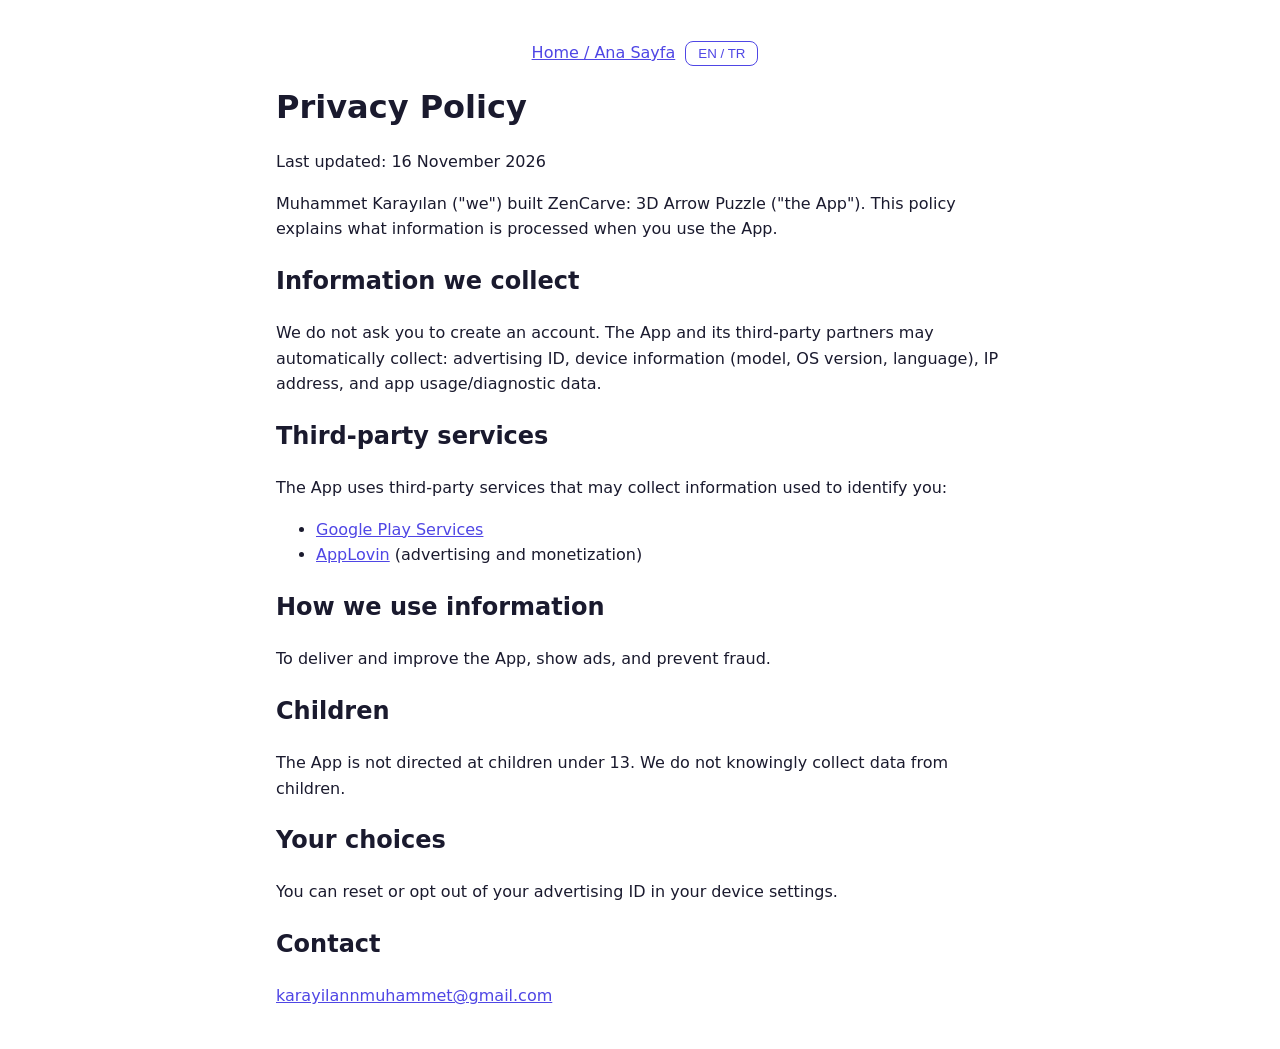
==== privacy.html @ 6628170d "Initial site for ZenCarve" ====
<!doctype html><html lang="en"><head><meta charset="utf-8"><meta name="viewport" content="width=device-width,initial-scale=1">
<title>Privacy Policy - ZenCarve: 3D Arrow Puzzle</title><link rel="stylesheet" href="style.css"></head>
<body><div class="wrap"><nav><a href="index.html">Home / Ana Sayfa</a><button class="l" onclick="document.body.classList.toggle('tr')">EN / TR</button></nav>
<div class="lang-en"><h1>Privacy Policy</h1><p>Last updated: 16 November 2026</p>
<p>Muhammet Karayılan ("we") built ZenCarve: 3D Arrow Puzzle ("the App"). This policy explains what information is processed when you use the App.</p>
<h2>Information we collect</h2><p>We do not ask you to create an account. The App and its third-party partners may automatically collect: advertising ID, device information (model, OS version, language), IP address, and app usage/diagnostic data.</p>
<h2>Third-party services</h2><p>The App uses third-party services that may collect information used to identify you:</p>
<ul><li><a href="https://policies.google.com/privacy">Google Play Services</a></li><li><a href="https://www.applovin.com/privacy/">AppLovin</a> (advertising and monetization)</li></ul>
<h2>How we use information</h2><p>To deliver and improve the App, show ads, and prevent fraud.</p>
<h2>Children</h2><p>The App is not directed at children under 13. We do not knowingly collect data from children.</p>
<h2>Your choices</h2><p>You can reset or opt out of your advertising ID in your device settings.</p>
<h2>Contact</h2><p><a href="mailto:karayilannmuhammet@gmail.com">karayilannmuhammet@gmail.com</a></p></div>
<div class="lang-tr"><h1>Gizlilik Politikası</h1><p>Son güncelleme: 16 Kasım 2026</p>
<p>Muhammet Karayılan ("biz"), ZenCarve: 3D Arrow Puzzle ("Uygulama") uygulamasını geliştirdi. Bu politika, Uygulamayı kullanırken hangi bilgilerin işlendiğini açıklar.</p>
<h2>Topladığımız bilgiler</h2><p>Hesap oluşturmanızı istemiyoruz. Uygulama ve üçüncü taraf ortaklarımız otomatik olarak şunları toplayabilir: reklam kimliği, cihaz bilgileri (model, işletim sistemi sürümü, dil), IP adresi ve kullanım/tanılama verileri.</p>
<h2>Üçüncü taraf hizmetler</h2><ul><li><a href="https://policies.google.com/privacy">Google Play Hizmetleri</a></li><li><a href="https://www.applovin.com/privacy/">AppLovin</a> (reklam ve gelir elde etme)</li></ul>
<h2>Bilgileri nasıl kullanırız</h2><p>Uygulamayı sunmak ve geliştirmek, reklam göstermek ve kötüye kullanımı önlemek için.</p>
<h2>Çocuklar</h2><p>Uygulama 13 yaş altı çocuklara yönelik değildir ve bilerek çocuklardan veri toplamayız.</p>
<h2>Seçimleriniz</h2><p>Reklam kimliğinizi cihaz ayarlarından sıfırlayabilir veya devre dışı bırakabilirsiniz.</p>
<h2>İletişim</h2><p><a href="mailto:karayilannmuhammet@gmail.com">karayilannmuhammet@gmail.com</a></p></div>
</div></body></html>
---- style.css ----
:root{--bg:#fff;--fg:#1a1a2e;--muted:#667;--accent:#4f46e5;--card:#f4f4fb}
@media(prefers-color-scheme:dark){:root{--bg:#12121c;--fg:#eee;--muted:#aab;--accent:#8b83ff;--card:#1c1c2b}}
*{box-sizing:border-box}body{margin:0;font:16px/1.6 system-ui,sans-serif;background:var(--bg);color:var(--fg)}
.wrap{max-width:760px;margin:0 auto;padding:24px 16px}
header{text-align:center;padding:48px 16px}h1{margin:.2em 0}p.sub{color:var(--muted)}
a{color:var(--accent)}.btn{display:inline-block;background:var(--accent);color:#fff;padding:12px 24px;border-radius:10px;text-decoration:none;margin:8px}
.card{background:var(--card);border-radius:12px;padding:16px 20px;margin:16px 0}
nav{text-align:center;margin:16px 0}nav a{margin:0 10px}
footer{text-align:center;color:var(--muted);padding:32px 16px;font-size:14px}
.lang-tr{display:none}body.tr .lang-tr{display:block}body.tr .lang-en{display:none}
button.l{background:none;border:1px solid var(--accent);color:var(--accent);border-radius:8px;padding:4px 12px;cursor:pointer}
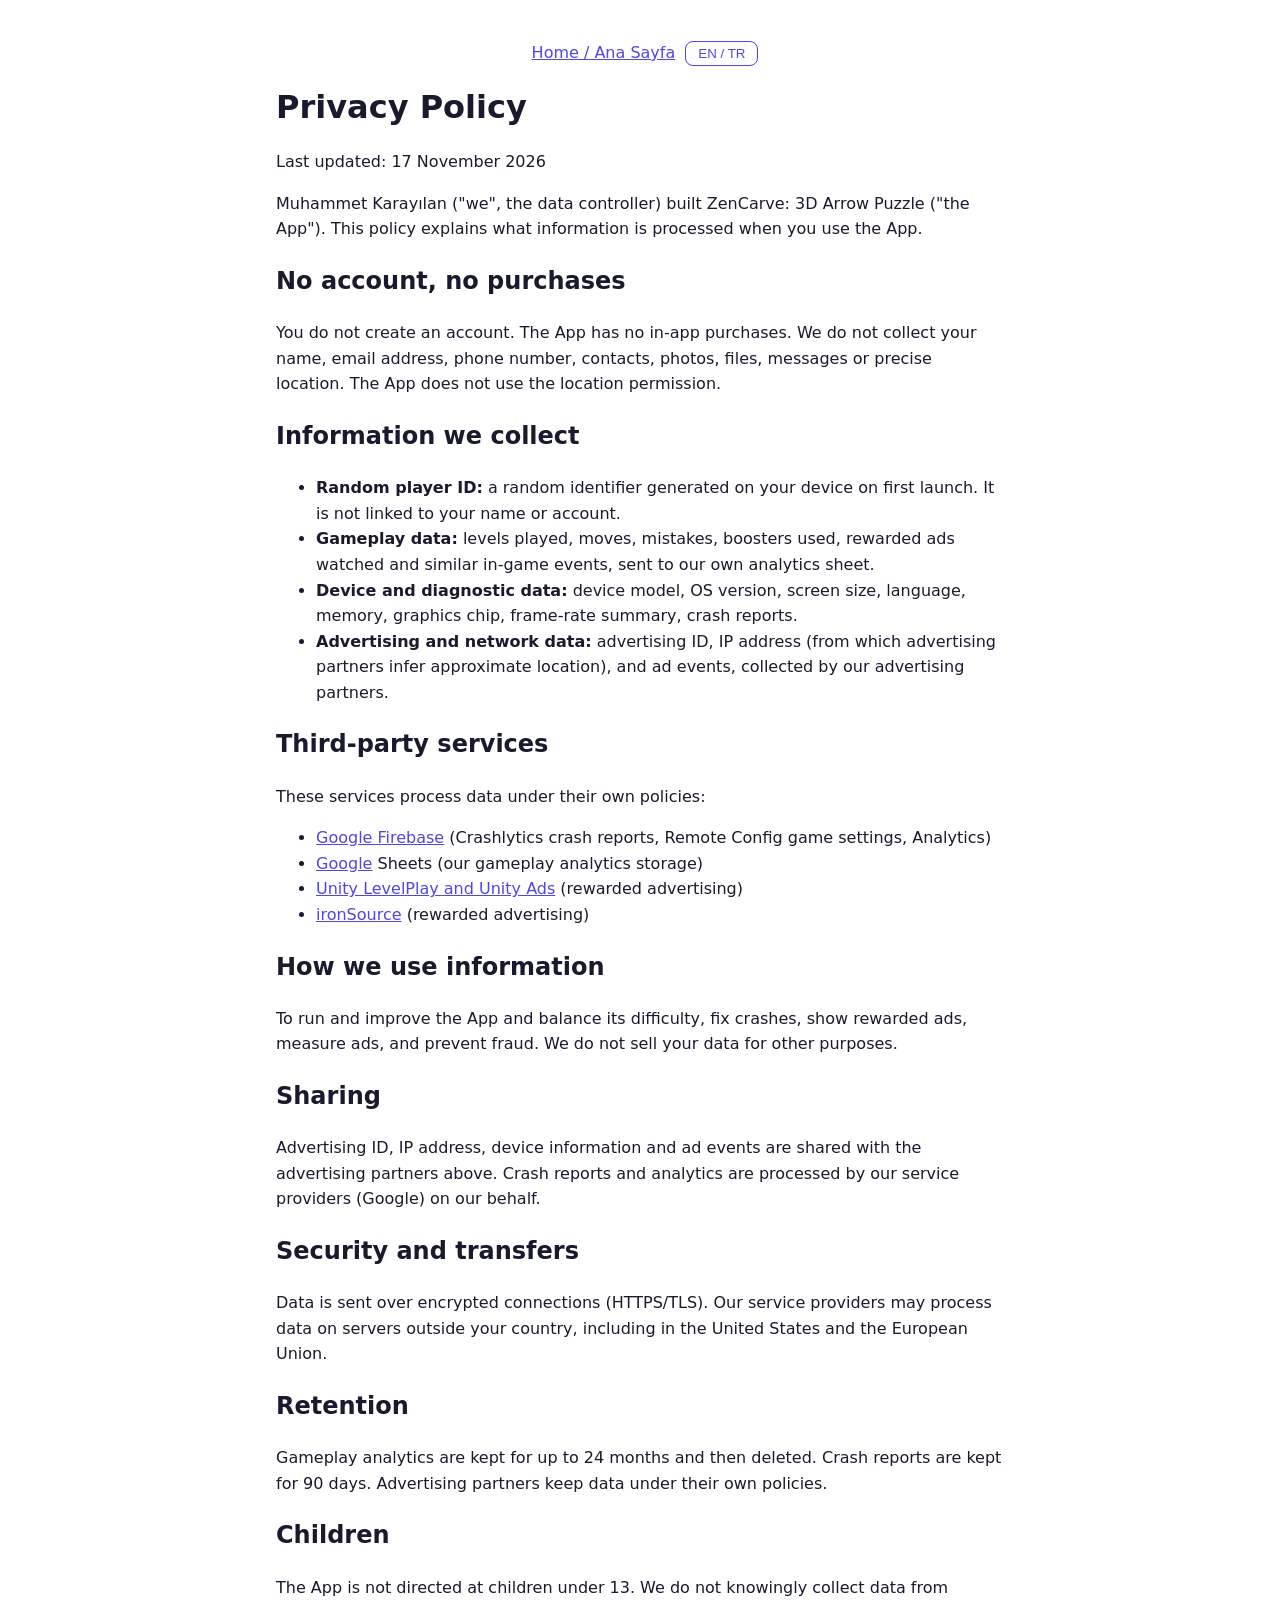
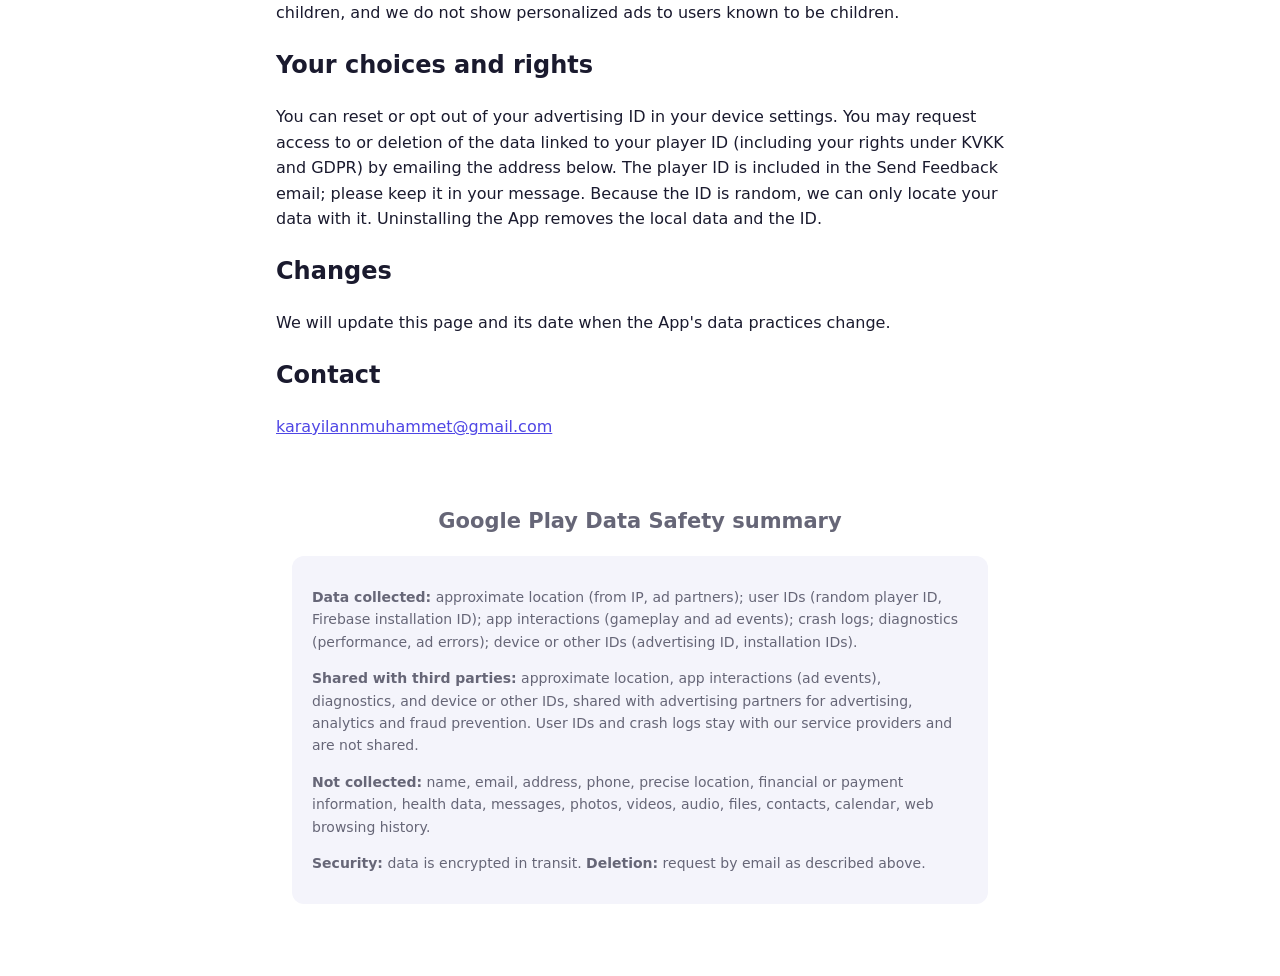
==== commit 96edd159: "Rewrite the privacy policy for Firebase, LevelPlay, Unity Ads and ironSource and add a Data Safety s" ====
--- a/privacy.html
+++ b/privacy.html
@@ -1,21 +1,56 @@
 <!doctype html><html lang="en"><head><meta charset="utf-8"><meta name="viewport" content="width=device-width,initial-scale=1">
 <title>Privacy Policy - ZenCarve: 3D Arrow Puzzle</title><link rel="stylesheet" href="style.css"></head>
 <body><div class="wrap"><nav><a href="index.html">Home / Ana Sayfa</a><button class="l" onclick="document.body.classList.toggle('tr')">EN / TR</button></nav>
-<div class="lang-en"><h1>Privacy Policy</h1><p>Last updated: 16 November 2026</p>
-<p>Muhammet Karayılan ("we") built ZenCarve: 3D Arrow Puzzle ("the App"). This policy explains what information is processed when you use the App.</p>
-<h2>Information we collect</h2><p>We do not ask you to create an account. The App and its third-party partners may automatically collect: advertising ID, device information (model, OS version, language), IP address, and app usage/diagnostic data.</p>
-<h2>Third-party services</h2><p>The App uses third-party services that may collect information used to identify you:</p>
-<ul><li><a href="https://policies.google.com/privacy">Google Play Services</a></li><li><a href="https://www.applovin.com/privacy/">AppLovin</a> (advertising and monetization)</li></ul>
-<h2>How we use information</h2><p>To deliver and improve the App, show ads, and prevent fraud.</p>
-<h2>Children</h2><p>The App is not directed at children under 13. We do not knowingly collect data from children.</p>
-<h2>Your choices</h2><p>You can reset or opt out of your advertising ID in your device settings.</p>
-<h2>Contact</h2><p><a href="mailto:karayilannmuhammet@gmail.com">karayilannmuhammet@gmail.com</a></p></div>
-<div class="lang-tr"><h1>Gizlilik Politikası</h1><p>Son güncelleme: 16 Kasım 2026</p>
-<p>Muhammet Karayılan ("biz"), ZenCarve: 3D Arrow Puzzle ("Uygulama") uygulamasını geliştirdi. Bu politika, Uygulamayı kullanırken hangi bilgilerin işlendiğini açıklar.</p>
-<h2>Topladığımız bilgiler</h2><p>Hesap oluşturmanızı istemiyoruz. Uygulama ve üçüncü taraf ortaklarımız otomatik olarak şunları toplayabilir: reklam kimliği, cihaz bilgileri (model, işletim sistemi sürümü, dil), IP adresi ve kullanım/tanılama verileri.</p>
-<h2>Üçüncü taraf hizmetler</h2><ul><li><a href="https://policies.google.com/privacy">Google Play Hizmetleri</a></li><li><a href="https://www.applovin.com/privacy/">AppLovin</a> (reklam ve gelir elde etme)</li></ul>
-<h2>Bilgileri nasıl kullanırız</h2><p>Uygulamayı sunmak ve geliştirmek, reklam göstermek ve kötüye kullanımı önlemek için.</p>
-<h2>Çocuklar</h2><p>Uygulama 13 yaş altı çocuklara yönelik değildir ve bilerek çocuklardan veri toplamayız.</p>
-<h2>Seçimleriniz</h2><p>Reklam kimliğinizi cihaz ayarlarından sıfırlayabilir veya devre dışı bırakabilirsiniz.</p>
-<h2>İletişim</h2><p><a href="mailto:karayilannmuhammet@gmail.com">karayilannmuhammet@gmail.com</a></p></div>
+<div class="lang-en"><h1>Privacy Policy</h1><p>Last updated: 17 November 2026</p>
+<p>Muhammet Karayılan ("we", the data controller) built ZenCarve: 3D Arrow Puzzle ("the App"). This policy explains what information is processed when you use the App.</p>
+<h2>No account, no purchases</h2><p>You do not create an account. The App has no in-app purchases. We do not collect your name, email address, phone number, contacts, photos, files, messages or precise location. The App does not use the location permission.</p>
+<h2>Information we collect</h2>
+<ul><li><b>Random player ID:</b> a random identifier generated on your device on first launch. It is not linked to your name or account.</li>
+<li><b>Gameplay data:</b> levels played, moves, mistakes, boosters used, rewarded ads watched and similar in-game events, sent to our own analytics sheet.</li>
+<li><b>Device and diagnostic data:</b> device model, OS version, screen size, language, memory, graphics chip, frame-rate summary, crash reports.</li>
+<li><b>Advertising and network data:</b> advertising ID, IP address (from which advertising partners infer approximate location), and ad events, collected by our advertising partners.</li></ul>
+<h2>Third-party services</h2><p>These services process data under their own policies:</p>
+<ul><li><a href="https://firebase.google.com/support/privacy">Google Firebase</a> (Crashlytics crash reports, Remote Config game settings, Analytics)</li>
+<li><a href="https://policies.google.com/privacy">Google</a> Sheets (our gameplay analytics storage)</li>
+<li><a href="https://unity.com/legal/privacy-policy">Unity LevelPlay and Unity Ads</a> (rewarded advertising)</li>
+<li><a href="https://www.is.com/privacy-policy/">ironSource</a> (rewarded advertising)</li></ul>
+<h2>How we use information</h2><p>To run and improve the App and balance its difficulty, fix crashes, show rewarded ads, measure ads, and prevent fraud. We do not sell your data for other purposes.</p>
+<h2>Sharing</h2><p>Advertising ID, IP address, device information and ad events are shared with the advertising partners above. Crash reports and analytics are processed by our service providers (Google) on our behalf.</p>
+<h2>Security and transfers</h2><p>Data is sent over encrypted connections (HTTPS/TLS). Our service providers may process data on servers outside your country, including in the United States and the European Union.</p>
+<h2>Retention</h2><p>Gameplay analytics are kept for up to 24 months and then deleted. Crash reports are kept for 90 days. Advertising partners keep data under their own policies.</p>
+<h2>Children</h2><p>The App is not directed at children under 13. We do not knowingly collect data from children, and we do not show personalized ads to users known to be children.</p>
+<h2>Your choices and rights</h2><p>You can reset or opt out of your advertising ID in your device settings. You may request access to or deletion of the data linked to your player ID (including your rights under KVKK and GDPR) by emailing the address below. The player ID is included in the Send Feedback email; please keep it in your message. Because the ID is random, we can only locate your data with it. Uninstalling the App removes the local data and the ID.</p>
+<h2>Changes</h2><p>We will update this page and its date when the App's data practices change.</p>
+<h2>Contact</h2><p><a href="mailto:karayilannmuhammet@gmail.com">karayilannmuhammet@gmail.com</a></p>
+<footer><h2>Google Play Data Safety summary</h2>
+<div class="card" style="text-align:left"><p><b>Data collected:</b> approximate location (from IP, ad partners); user IDs (random player ID, Firebase installation ID); app interactions (gameplay and ad events); crash logs; diagnostics (performance, ad errors); device or other IDs (advertising ID, installation IDs).</p>
+<p><b>Shared with third parties:</b> approximate location, app interactions (ad events), diagnostics, and device or other IDs, shared with advertising partners for advertising, analytics and fraud prevention. User IDs and crash logs stay with our service providers and are not shared.</p>
+<p><b>Not collected:</b> name, email, address, phone, precise location, financial or payment information, health data, messages, photos, videos, audio, files, contacts, calendar, web browsing history.</p>
+<p><b>Security:</b> data is encrypted in transit. <b>Deletion:</b> request by email as described above.</p></div></footer></div>
+<div class="lang-tr"><h1>Gizlilik Politikası</h1><p>Son güncelleme: 17 Kasım 2026</p>
+<p>Muhammet Karayılan ("biz", veri sorumlusu), ZenCarve: 3D Arrow Puzzle ("Uygulama") uygulamasını geliştirdi. Bu politika, Uygulamayı kullanırken hangi bilgilerin işlendiğini açıklar.</p>
+<h2>Hesap yok, satın alma yok</h2><p>Hesap oluşturmazsınız. Uygulamada uygulama içi satın alma yoktur. Adınızı, e-posta adresinizi, telefon numaranızı, kişilerinizi, fotoğraflarınızı, dosyalarınızı, mesajlarınızı veya kesin konumunuzu toplamayız. Uygulama konum iznini kullanmaz.</p>
+<h2>Topladığımız bilgiler</h2>
+<ul><li><b>Rastgele oyuncu kimliği:</b> ilk açılışta cihazınızda üretilen rastgele bir kimlik. Adınıza veya bir hesaba bağlı değildir.</li>
+<li><b>Oyun verileri:</b> oynanan bölümler, hamleler, hatalar, kullanılan güçlendiriciler, izlenen ödüllü reklamlar ve benzeri oyun içi olaylar; kendi analitik tablomuza gönderilir.</li>
+<li><b>Cihaz ve tanılama verileri:</b> cihaz modeli, işletim sistemi sürümü, ekran boyutu, dil, bellek, grafik yongası, kare hızı özeti, çökme raporları.</li>
+<li><b>Reklam ve ağ verileri:</b> reklam kimliği, IP adresi (reklam ortaklarının buradan yaklaşık konum çıkarır) ve reklam olayları; reklam ortaklarımız tarafından toplanır.</li></ul>
+<h2>Üçüncü taraf hizmetler</h2><p>Bu hizmetler verileri kendi politikalarına göre işler:</p>
+<ul><li><a href="https://firebase.google.com/support/privacy">Google Firebase</a> (Crashlytics çökme raporları, Remote Config oyun ayarları, Analytics)</li>
+<li><a href="https://policies.google.com/privacy">Google</a> Sheets (oyun analitiği depolamamız)</li>
+<li><a href="https://unity.com/legal/privacy-policy">Unity LevelPlay ve Unity Ads</a> (ödüllü reklam)</li>
+<li><a href="https://www.is.com/privacy-policy/">ironSource</a> (ödüllü reklam)</li></ul>
+<h2>Bilgileri nasıl kullanırız</h2><p>Uygulamayı çalıştırmak ve geliştirmek, zorluğu dengelemek, çökmeleri düzeltmek, ödüllü reklam göstermek, reklamları ölçmek ve kötüye kullanımı önlemek için. Verilerinizi başka amaçlarla satmayız.</p>
+<h2>Paylaşım</h2><p>Reklam kimliği, IP adresi, cihaz bilgileri ve reklam olayları yukarıdaki reklam ortaklarıyla paylaşılır. Çökme raporları ve analitik, adımıza hizmet sağlayıcılarımız (Google) tarafından işlenir.</p>
+<h2>Güvenlik ve aktarım</h2><p>Veriler şifreli bağlantılarla (HTTPS/TLS) gönderilir. Hizmet sağlayıcılarımız verileri bulunduğunuz ülkenin dışındaki, Amerika Birleşik Devletleri ve Avrupa Birliği dahil sunucularda işleyebilir.</p>
+<h2>Saklama süresi</h2><p>Oyun analitiği en fazla 24 ay saklanır ve sonra silinir. Çökme raporları 90 gün saklanır. Reklam ortakları verileri kendi politikalarına göre saklar.</p>
+<h2>Çocuklar</h2><p>Uygulama 13 yaş altı çocuklara yönelik değildir; bilerek çocuklardan veri toplamayız ve çocuk olduğu bilinen kullanıcılara kişiselleştirilmiş reklam göstermeyiz.</p>
+<h2>Seçimleriniz ve haklarınız</h2><p>Reklam kimliğinizi cihaz ayarlarından sıfırlayabilir veya devre dışı bırakabilirsiniz. Oyuncu kimliğinize bağlı verilere erişim veya silme talebinizi (KVKK ve GDPR kapsamındaki haklarınız dahil) aşağıdaki adrese e-postayla iletebilirsiniz. Oyuncu kimliği Geri Bildirim e-postasında yer alır; lütfen mesajınızda bırakın. Kimlik rastgele olduğu için verinizi yalnız bu kimlikle bulabiliriz. Uygulamayı kaldırmak yerel veriyi ve kimliği siler.</p>
+<h2>Değişiklikler</h2><p>Uygulamanın veri uygulamaları değiştiğinde bu sayfayı ve tarihini güncelleriz.</p>
+<h2>İletişim</h2><p><a href="mailto:karayilannmuhammet@gmail.com">karayilannmuhammet@gmail.com</a></p>
+<footer><h2>Google Play Veri Güvenliği özeti</h2>
+<div class="card" style="text-align:left"><p><b>Toplanan veriler:</b> yaklaşık konum (IP'den, reklam ortakları); kullanıcı kimlikleri (rastgele oyuncu kimliği, Firebase kurulum kimliği); uygulama etkileşimleri (oyun ve reklam olayları); çökme günlükleri; tanılama (performans, reklam hataları); cihaz veya diğer kimlikler (reklam kimliği, kurulum kimlikleri).</p>
+<p><b>Üçüncü taraflarla paylaşılanlar:</b> yaklaşık konum, uygulama etkileşimleri (reklam olayları), tanılama ve cihaz veya diğer kimlikler; reklam, analitik ve dolandırıcılık önleme amacıyla reklam ortaklarıyla paylaşılır. Kullanıcı kimlikleri ve çökme günlükleri hizmet sağlayıcılarımızda kalır, paylaşılmaz.</p>
+<p><b>Toplanmayanlar:</b> ad, e-posta, adres, telefon, kesin konum, finansal veya ödeme bilgisi, sağlık verisi, mesajlar, fotoğraf, video, ses, dosyalar, kişiler, takvim, web gezinme geçmişi.</p>
+<p><b>Güvenlik:</b> veriler aktarım sırasında şifrelenir. <b>Silme:</b> yukarıda anlatıldığı gibi e-postayla talep edilir.</p></div></footer></div>
 </div></body></html>
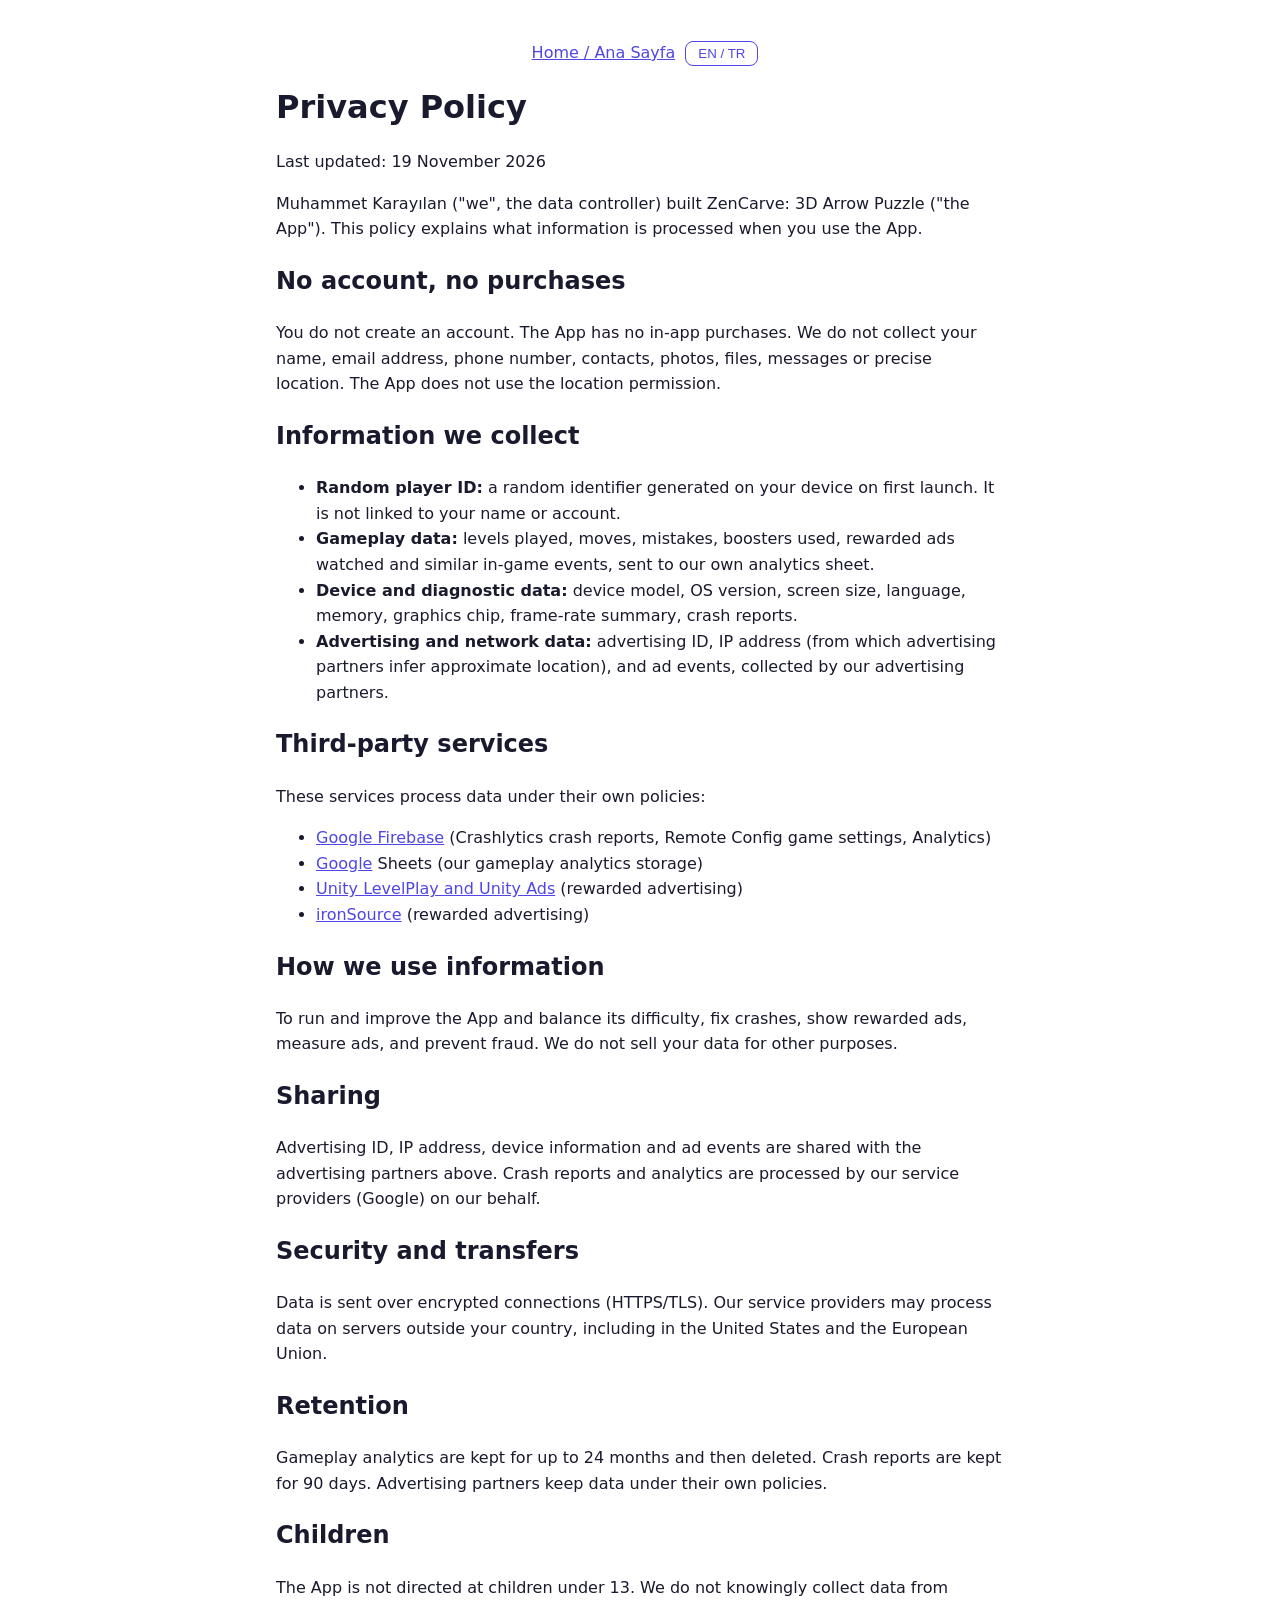
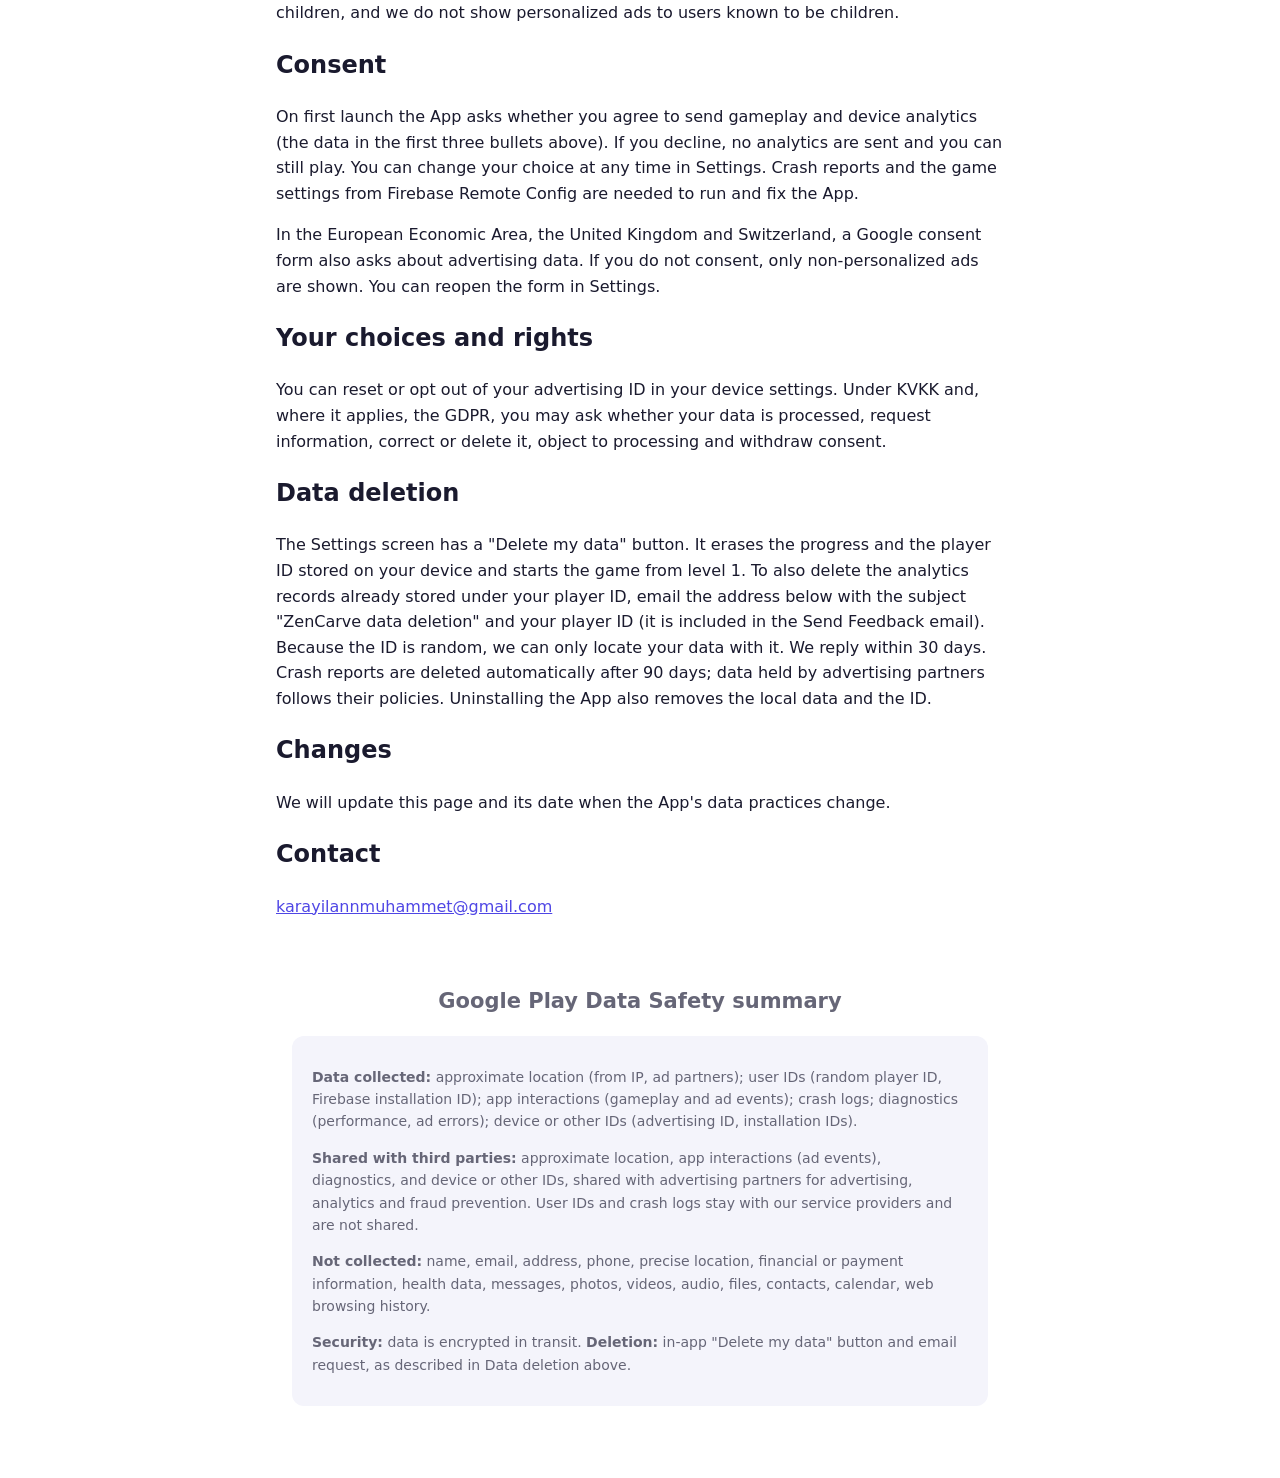
==== commit 663423af: "Add consent, restricted ads and data deletion sections to the privacy policy" ====
--- a/privacy.html
+++ b/privacy.html
@@ -1,7 +1,7 @@
 <!doctype html><html lang="en"><head><meta charset="utf-8"><meta name="viewport" content="width=device-width,initial-scale=1">
 <title>Privacy Policy - ZenCarve: 3D Arrow Puzzle</title><link rel="stylesheet" href="style.css"></head>
 <body><div class="wrap"><nav><a href="index.html">Home / Ana Sayfa</a><button class="l" onclick="document.body.classList.toggle('tr')">EN / TR</button></nav>
-<div class="lang-en"><h1>Privacy Policy</h1><p>Last updated: 17 November 2026</p>
+<div class="lang-en"><h1>Privacy Policy</h1><p>Last updated: 19 November 2026</p>
 <p>Muhammet Karayılan ("we", the data controller) built ZenCarve: 3D Arrow Puzzle ("the App"). This policy explains what information is processed when you use the App.</p>
 <h2>No account, no purchases</h2><p>You do not create an account. The App has no in-app purchases. We do not collect your name, email address, phone number, contacts, photos, files, messages or precise location. The App does not use the location permission.</p>
 <h2>Information we collect</h2>
@@ -19,15 +19,18 @@
 <h2>Security and transfers</h2><p>Data is sent over encrypted connections (HTTPS/TLS). Our service providers may process data on servers outside your country, including in the United States and the European Union.</p>
 <h2>Retention</h2><p>Gameplay analytics are kept for up to 24 months and then deleted. Crash reports are kept for 90 days. Advertising partners keep data under their own policies.</p>
 <h2>Children</h2><p>The App is not directed at children under 13. We do not knowingly collect data from children, and we do not show personalized ads to users known to be children.</p>
-<h2>Your choices and rights</h2><p>You can reset or opt out of your advertising ID in your device settings. You may request access to or deletion of the data linked to your player ID (including your rights under KVKK and GDPR) by emailing the address below. The player ID is included in the Send Feedback email; please keep it in your message. Because the ID is random, we can only locate your data with it. Uninstalling the App removes the local data and the ID.</p>
+<h2>Consent</h2><p>On first launch the App asks whether you agree to send gameplay and device analytics (the data in the first three bullets above). If you decline, no analytics are sent and you can still play. You can change your choice at any time in Settings. Crash reports and the game settings from Firebase Remote Config are needed to run and fix the App.</p>
+<p>In the European Economic Area, the United Kingdom and Switzerland, a Google consent form also asks about advertising data. If you do not consent, only non-personalized ads are shown. You can reopen the form in Settings.</p>
+<h2>Your choices and rights</h2><p>You can reset or opt out of your advertising ID in your device settings. Under KVKK and, where it applies, the GDPR, you may ask whether your data is processed, request information, correct or delete it, object to processing and withdraw consent.</p>
+<h2 id="delete">Data deletion</h2><p>The Settings screen has a "Delete my data" button. It erases the progress and the player ID stored on your device and starts the game from level 1. To also delete the analytics records already stored under your player ID, email the address below with the subject "ZenCarve data deletion" and your player ID (it is included in the Send Feedback email). Because the ID is random, we can only locate your data with it. We reply within 30 days. Crash reports are deleted automatically after 90 days; data held by advertising partners follows their policies. Uninstalling the App also removes the local data and the ID.</p>
 <h2>Changes</h2><p>We will update this page and its date when the App's data practices change.</p>
 <h2>Contact</h2><p><a href="mailto:karayilannmuhammet@gmail.com">karayilannmuhammet@gmail.com</a></p>
 <footer><h2>Google Play Data Safety summary</h2>
 <div class="card" style="text-align:left"><p><b>Data collected:</b> approximate location (from IP, ad partners); user IDs (random player ID, Firebase installation ID); app interactions (gameplay and ad events); crash logs; diagnostics (performance, ad errors); device or other IDs (advertising ID, installation IDs).</p>
 <p><b>Shared with third parties:</b> approximate location, app interactions (ad events), diagnostics, and device or other IDs, shared with advertising partners for advertising, analytics and fraud prevention. User IDs and crash logs stay with our service providers and are not shared.</p>
 <p><b>Not collected:</b> name, email, address, phone, precise location, financial or payment information, health data, messages, photos, videos, audio, files, contacts, calendar, web browsing history.</p>
-<p><b>Security:</b> data is encrypted in transit. <b>Deletion:</b> request by email as described above.</p></div></footer></div>
-<div class="lang-tr"><h1>Gizlilik Politikası</h1><p>Son güncelleme: 17 Kasım 2026</p>
+<p><b>Security:</b> data is encrypted in transit. <b>Deletion:</b> in-app "Delete my data" button and email request, as described in Data deletion above.</p></div></footer></div>
+<div class="lang-tr"><h1>Gizlilik Politikası</h1><p>Son güncelleme: 19 Kasım 2026</p>
 <p>Muhammet Karayılan ("biz", veri sorumlusu), ZenCarve: 3D Arrow Puzzle ("Uygulama") uygulamasını geliştirdi. Bu politika, Uygulamayı kullanırken hangi bilgilerin işlendiğini açıklar.</p>
 <h2>Hesap yok, satın alma yok</h2><p>Hesap oluşturmazsınız. Uygulamada uygulama içi satın alma yoktur. Adınızı, e-posta adresinizi, telefon numaranızı, kişilerinizi, fotoğraflarınızı, dosyalarınızı, mesajlarınızı veya kesin konumunuzu toplamayız. Uygulama konum iznini kullanmaz.</p>
 <h2>Topladığımız bilgiler</h2>
@@ -45,12 +48,15 @@
 <h2>Güvenlik ve aktarım</h2><p>Veriler şifreli bağlantılarla (HTTPS/TLS) gönderilir. Hizmet sağlayıcılarımız verileri bulunduğunuz ülkenin dışındaki, Amerika Birleşik Devletleri ve Avrupa Birliği dahil sunucularda işleyebilir.</p>
 <h2>Saklama süresi</h2><p>Oyun analitiği en fazla 24 ay saklanır ve sonra silinir. Çökme raporları 90 gün saklanır. Reklam ortakları verileri kendi politikalarına göre saklar.</p>
 <h2>Çocuklar</h2><p>Uygulama 13 yaş altı çocuklara yönelik değildir; bilerek çocuklardan veri toplamayız ve çocuk olduğu bilinen kullanıcılara kişiselleştirilmiş reklam göstermeyiz.</p>
-<h2>Seçimleriniz ve haklarınız</h2><p>Reklam kimliğinizi cihaz ayarlarından sıfırlayabilir veya devre dışı bırakabilirsiniz. Oyuncu kimliğinize bağlı verilere erişim veya silme talebinizi (KVKK ve GDPR kapsamındaki haklarınız dahil) aşağıdaki adrese e-postayla iletebilirsiniz. Oyuncu kimliği Geri Bildirim e-postasında yer alır; lütfen mesajınızda bırakın. Kimlik rastgele olduğu için verinizi yalnız bu kimlikle bulabiliriz. Uygulamayı kaldırmak yerel veriyi ve kimliği siler.</p>
+<h2>Onay</h2><p>İlk açılışta Uygulama, oyun ve cihaz analitiğini (yukarıdaki ilk üç madde) göndermeyi kabul edip etmediğinizi sorar. Reddederseniz analitik gönderilmez ve oyunu oynamaya devam edebilirsiniz. Seçiminizi Ayarlar'dan istediğiniz zaman değiştirebilirsiniz. Çökme raporları ve Firebase Remote Config oyun ayarları, Uygulamayı çalıştırmak ve düzeltmek için gereklidir.</p>
+<p>Avrupa Ekonomik Alanı, Birleşik Krallık ve İsviçre'de ayrıca bir Google onay formu reklam verileri için de sorar. Onay vermezseniz yalnızca kişiselleştirilmemiş reklam gösterilir. Formu Ayarlar'dan yeniden açabilirsiniz.</p>
+<h2>Seçimleriniz ve haklarınız</h2><p>Reklam kimliğinizi cihaz ayarlarından sıfırlayabilir veya devre dışı bırakabilirsiniz. KVKK ve geçerli olduğu yerlerde GDPR kapsamında verilerinizin işlenip işlenmediğini öğrenme, bilgi isteme, düzeltme, silme, işlemeye itiraz ve onayı geri çekme haklarına sahipsiniz.</p>
+<h2 id="delete">Veri silme</h2><p>Ayarlar ekranında "Verilerimi sil" düğmesi vardır. Cihazınızdaki ilerlemeyi ve oyuncu kimliğini siler, oyun 1. bölümden başlar. Oyuncu kimliğiniz altında daha önce saklanan analitik kayıtlarını da sildirmek için aşağıdaki adrese "ZenCarve veri silme" konulu bir e-posta ve oyuncu kimliğinizi gönderin (kimlik Geri Bildirim e-postasında yer alır). Kimlik rastgele olduğu için verinizi yalnız bu kimlikle bulabiliriz. 30 gün içinde yanıtlarız. Çökme raporları 90 gün sonra kendiliğinden silinir; reklam ortaklarındaki veriler kendi politikalarına tabidir. Uygulamayı kaldırmak da yerel veriyi ve kimliği siler.</p>
 <h2>Değişiklikler</h2><p>Uygulamanın veri uygulamaları değiştiğinde bu sayfayı ve tarihini güncelleriz.</p>
 <h2>İletişim</h2><p><a href="mailto:karayilannmuhammet@gmail.com">karayilannmuhammet@gmail.com</a></p>
 <footer><h2>Google Play Veri Güvenliği özeti</h2>
 <div class="card" style="text-align:left"><p><b>Toplanan veriler:</b> yaklaşık konum (IP'den, reklam ortakları); kullanıcı kimlikleri (rastgele oyuncu kimliği, Firebase kurulum kimliği); uygulama etkileşimleri (oyun ve reklam olayları); çökme günlükleri; tanılama (performans, reklam hataları); cihaz veya diğer kimlikler (reklam kimliği, kurulum kimlikleri).</p>
 <p><b>Üçüncü taraflarla paylaşılanlar:</b> yaklaşık konum, uygulama etkileşimleri (reklam olayları), tanılama ve cihaz veya diğer kimlikler; reklam, analitik ve dolandırıcılık önleme amacıyla reklam ortaklarıyla paylaşılır. Kullanıcı kimlikleri ve çökme günlükleri hizmet sağlayıcılarımızda kalır, paylaşılmaz.</p>
 <p><b>Toplanmayanlar:</b> ad, e-posta, adres, telefon, kesin konum, finansal veya ödeme bilgisi, sağlık verisi, mesajlar, fotoğraf, video, ses, dosyalar, kişiler, takvim, web gezinme geçmişi.</p>
-<p><b>Güvenlik:</b> veriler aktarım sırasında şifrelenir. <b>Silme:</b> yukarıda anlatıldığı gibi e-postayla talep edilir.</p></div></footer></div>
+<p><b>Güvenlik:</b> veriler aktarım sırasında şifrelenir. <b>Silme:</b> uygulama içi "Verilerimi sil" düğmesi ve Veri silme bölümündeki e-posta yolu.</p></div></footer></div>
 </div></body></html>
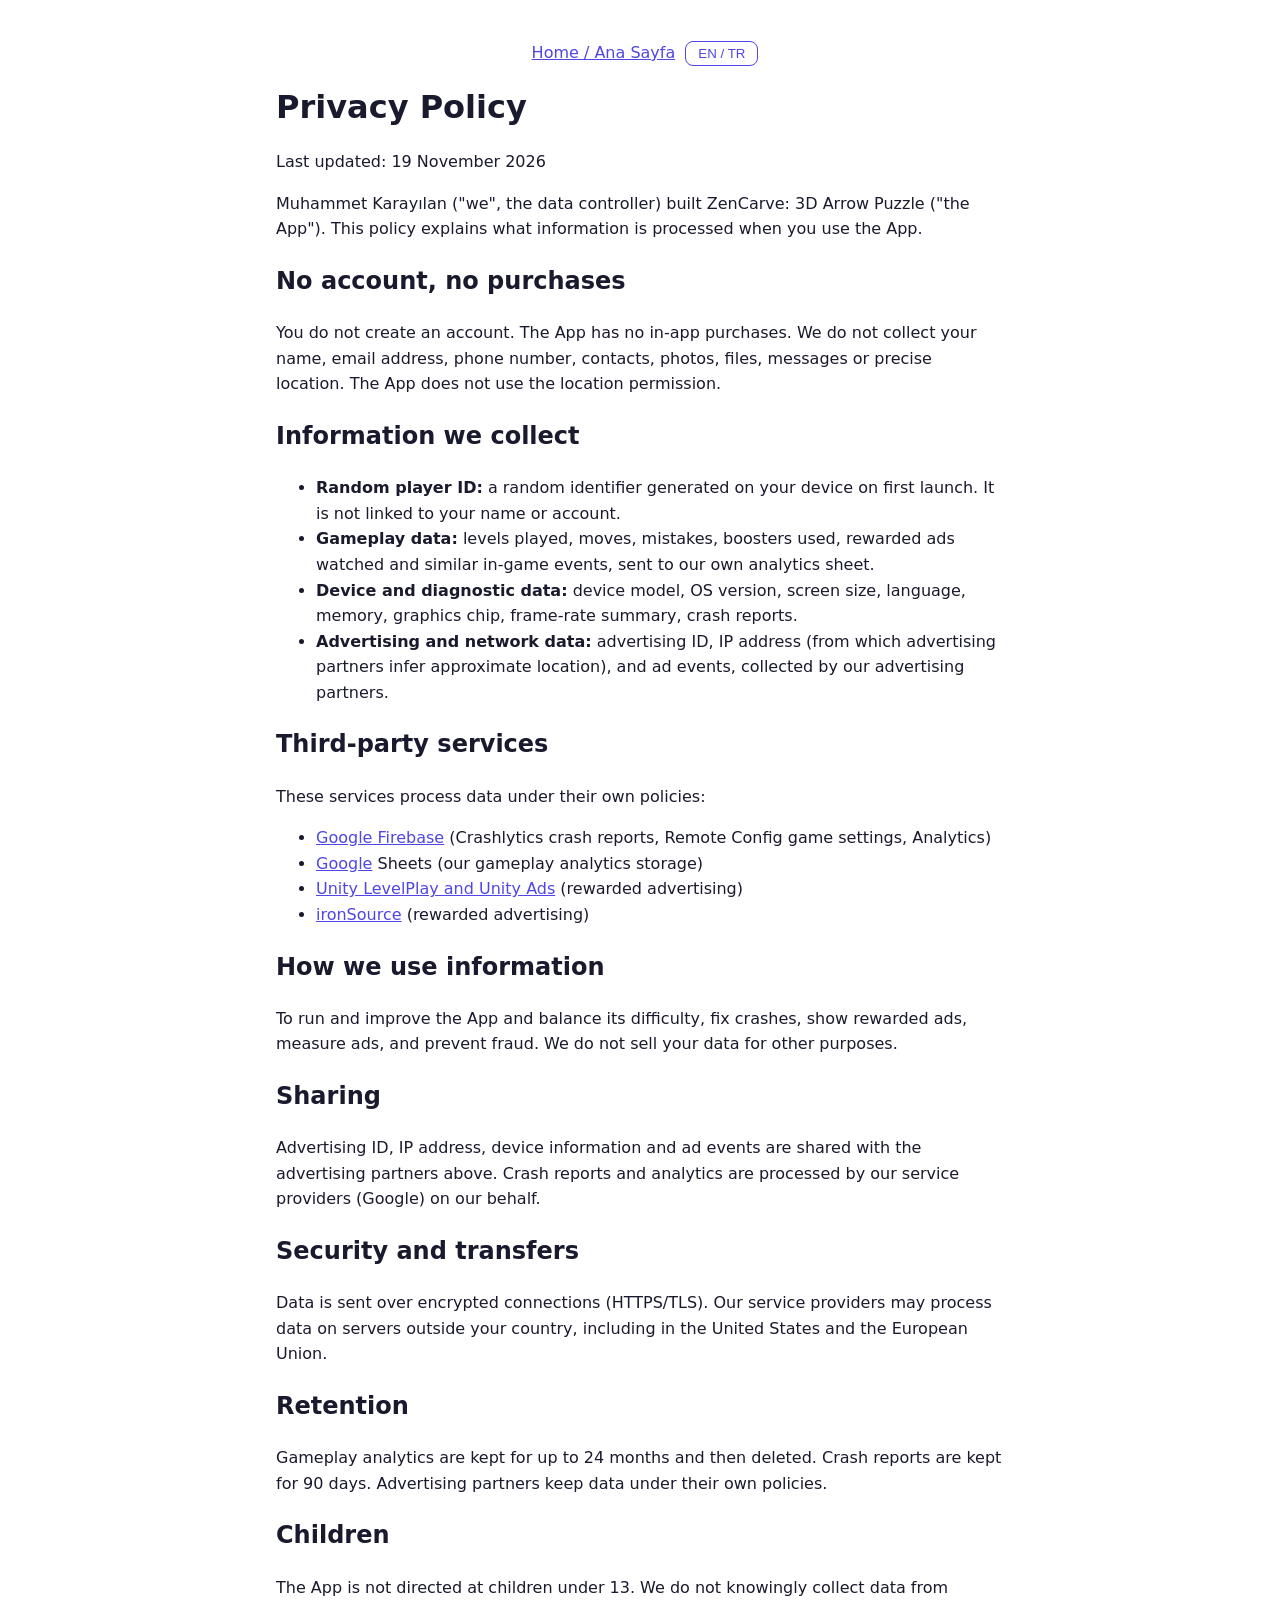
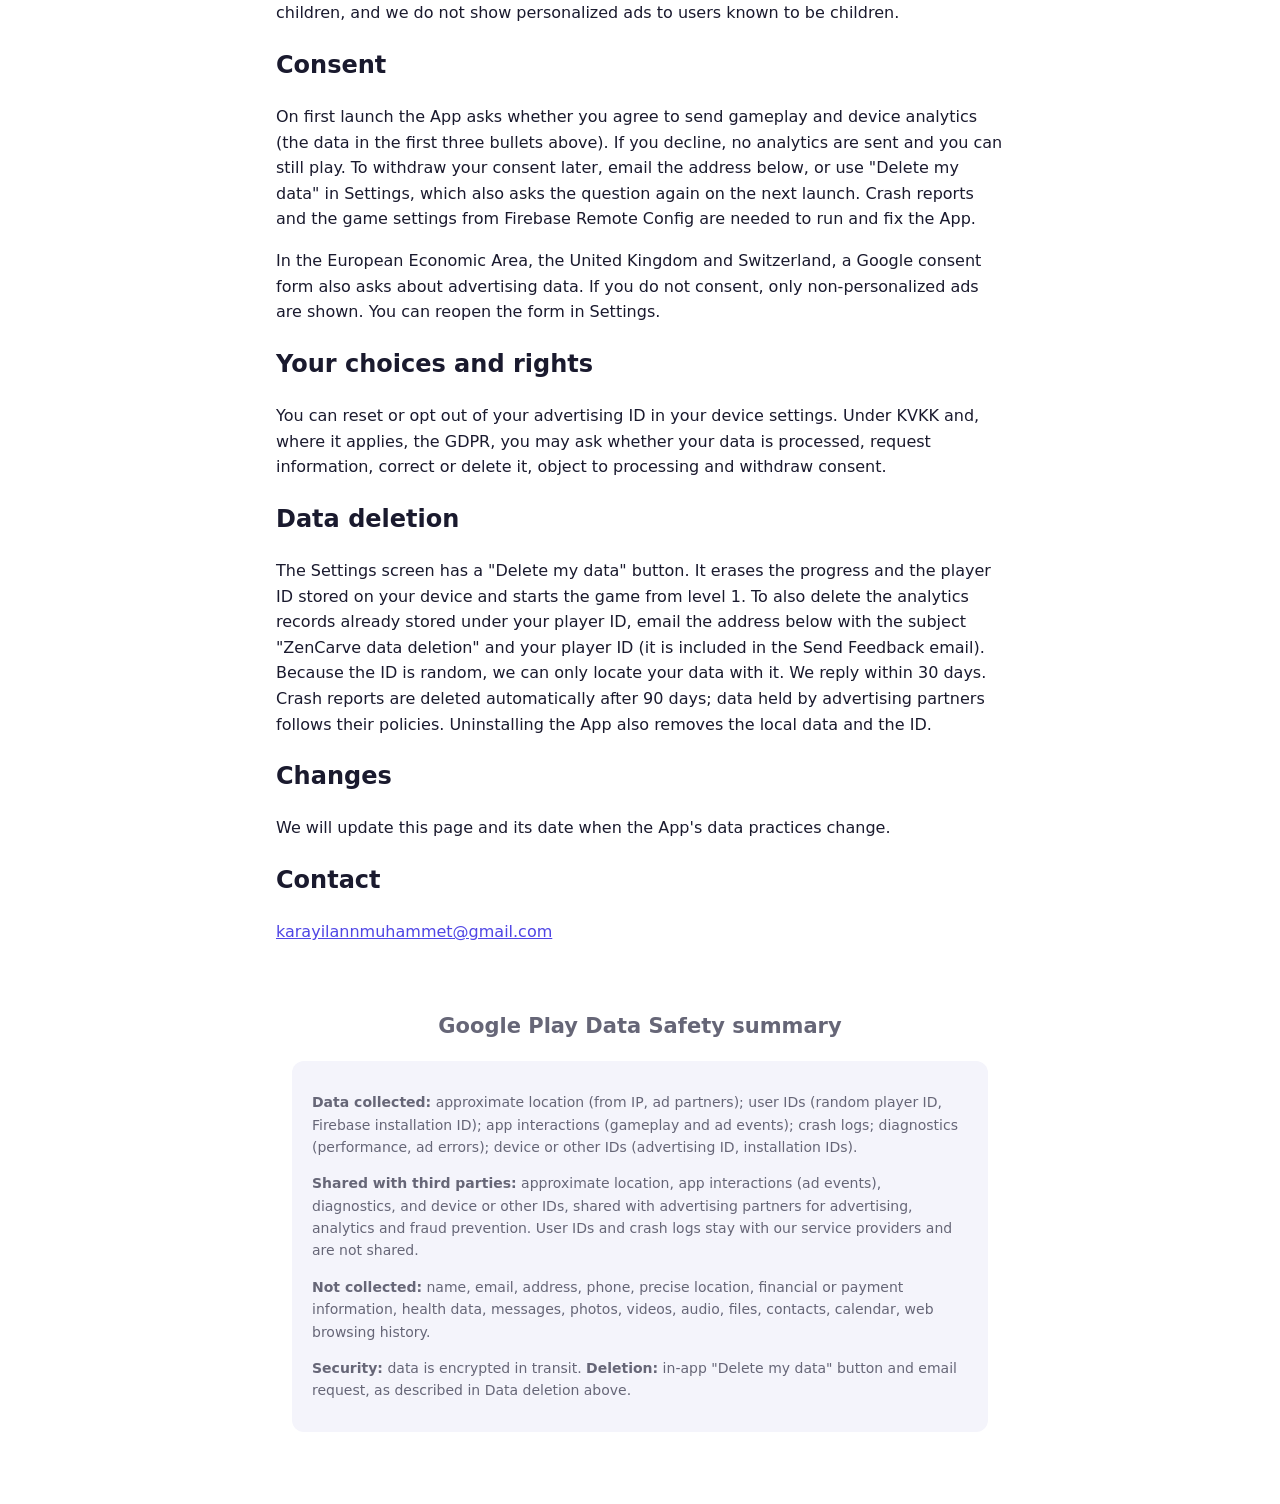
==== commit 1b2fa415: "Describe consent withdrawal by e-mail or data deletion instead of a Settings toggle" ====
--- a/privacy.html
+++ b/privacy.html
@@ -19,7 +19,7 @@
 <h2>Security and transfers</h2><p>Data is sent over encrypted connections (HTTPS/TLS). Our service providers may process data on servers outside your country, including in the United States and the European Union.</p>
 <h2>Retention</h2><p>Gameplay analytics are kept for up to 24 months and then deleted. Crash reports are kept for 90 days. Advertising partners keep data under their own policies.</p>
 <h2>Children</h2><p>The App is not directed at children under 13. We do not knowingly collect data from children, and we do not show personalized ads to users known to be children.</p>
-<h2>Consent</h2><p>On first launch the App asks whether you agree to send gameplay and device analytics (the data in the first three bullets above). If you decline, no analytics are sent and you can still play. You can change your choice at any time in Settings. Crash reports and the game settings from Firebase Remote Config are needed to run and fix the App.</p>
+<h2>Consent</h2><p>On first launch the App asks whether you agree to send gameplay and device analytics (the data in the first three bullets above). If you decline, no analytics are sent and you can still play. To withdraw your consent later, email the address below, or use "Delete my data" in Settings, which also asks the question again on the next launch. Crash reports and the game settings from Firebase Remote Config are needed to run and fix the App.</p>
 <p>In the European Economic Area, the United Kingdom and Switzerland, a Google consent form also asks about advertising data. If you do not consent, only non-personalized ads are shown. You can reopen the form in Settings.</p>
 <h2>Your choices and rights</h2><p>You can reset or opt out of your advertising ID in your device settings. Under KVKK and, where it applies, the GDPR, you may ask whether your data is processed, request information, correct or delete it, object to processing and withdraw consent.</p>
 <h2 id="delete">Data deletion</h2><p>The Settings screen has a "Delete my data" button. It erases the progress and the player ID stored on your device and starts the game from level 1. To also delete the analytics records already stored under your player ID, email the address below with the subject "ZenCarve data deletion" and your player ID (it is included in the Send Feedback email). Because the ID is random, we can only locate your data with it. We reply within 30 days. Crash reports are deleted automatically after 90 days; data held by advertising partners follows their policies. Uninstalling the App also removes the local data and the ID.</p>
@@ -48,7 +48,7 @@
 <h2>Güvenlik ve aktarım</h2><p>Veriler şifreli bağlantılarla (HTTPS/TLS) gönderilir. Hizmet sağlayıcılarımız verileri bulunduğunuz ülkenin dışındaki, Amerika Birleşik Devletleri ve Avrupa Birliği dahil sunucularda işleyebilir.</p>
 <h2>Saklama süresi</h2><p>Oyun analitiği en fazla 24 ay saklanır ve sonra silinir. Çökme raporları 90 gün saklanır. Reklam ortakları verileri kendi politikalarına göre saklar.</p>
 <h2>Çocuklar</h2><p>Uygulama 13 yaş altı çocuklara yönelik değildir; bilerek çocuklardan veri toplamayız ve çocuk olduğu bilinen kullanıcılara kişiselleştirilmiş reklam göstermeyiz.</p>
-<h2>Onay</h2><p>İlk açılışta Uygulama, oyun ve cihaz analitiğini (yukarıdaki ilk üç madde) göndermeyi kabul edip etmediğinizi sorar. Reddederseniz analitik gönderilmez ve oyunu oynamaya devam edebilirsiniz. Seçiminizi Ayarlar'dan istediğiniz zaman değiştirebilirsiniz. Çökme raporları ve Firebase Remote Config oyun ayarları, Uygulamayı çalıştırmak ve düzeltmek için gereklidir.</p>
+<h2>Onay</h2><p>İlk açılışta Uygulama, oyun ve cihaz analitiğini (yukarıdaki ilk üç madde) göndermeyi kabul edip etmediğinizi sorar. Reddederseniz analitik gönderilmez ve oyunu oynamaya devam edebilirsiniz. Onayı sonradan geri çekmek için aşağıdaki adrese e-posta gönderebilir veya Ayarlar'daki "Verilerimi sil" düğmesini kullanabilirsiniz; bu düğme soruyu bir sonraki açılışta yeniden sorar. Çökme raporları ve Firebase Remote Config oyun ayarları, Uygulamayı çalıştırmak ve düzeltmek için gereklidir.</p>
 <p>Avrupa Ekonomik Alanı, Birleşik Krallık ve İsviçre'de ayrıca bir Google onay formu reklam verileri için de sorar. Onay vermezseniz yalnızca kişiselleştirilmemiş reklam gösterilir. Formu Ayarlar'dan yeniden açabilirsiniz.</p>
 <h2>Seçimleriniz ve haklarınız</h2><p>Reklam kimliğinizi cihaz ayarlarından sıfırlayabilir veya devre dışı bırakabilirsiniz. KVKK ve geçerli olduğu yerlerde GDPR kapsamında verilerinizin işlenip işlenmediğini öğrenme, bilgi isteme, düzeltme, silme, işlemeye itiraz ve onayı geri çekme haklarına sahipsiniz.</p>
 <h2 id="delete">Veri silme</h2><p>Ayarlar ekranında "Verilerimi sil" düğmesi vardır. Cihazınızdaki ilerlemeyi ve oyuncu kimliğini siler, oyun 1. bölümden başlar. Oyuncu kimliğiniz altında daha önce saklanan analitik kayıtlarını da sildirmek için aşağıdaki adrese "ZenCarve veri silme" konulu bir e-posta ve oyuncu kimliğinizi gönderin (kimlik Geri Bildirim e-postasında yer alır). Kimlik rastgele olduğu için verinizi yalnız bu kimlikle bulabiliriz. 30 gün içinde yanıtlarız. Çökme raporları 90 gün sonra kendiliğinden silinir; reklam ortaklarındaki veriler kendi politikalarına tabidir. Uygulamayı kaldırmak da yerel veriyi ve kimliği siler.</p>
